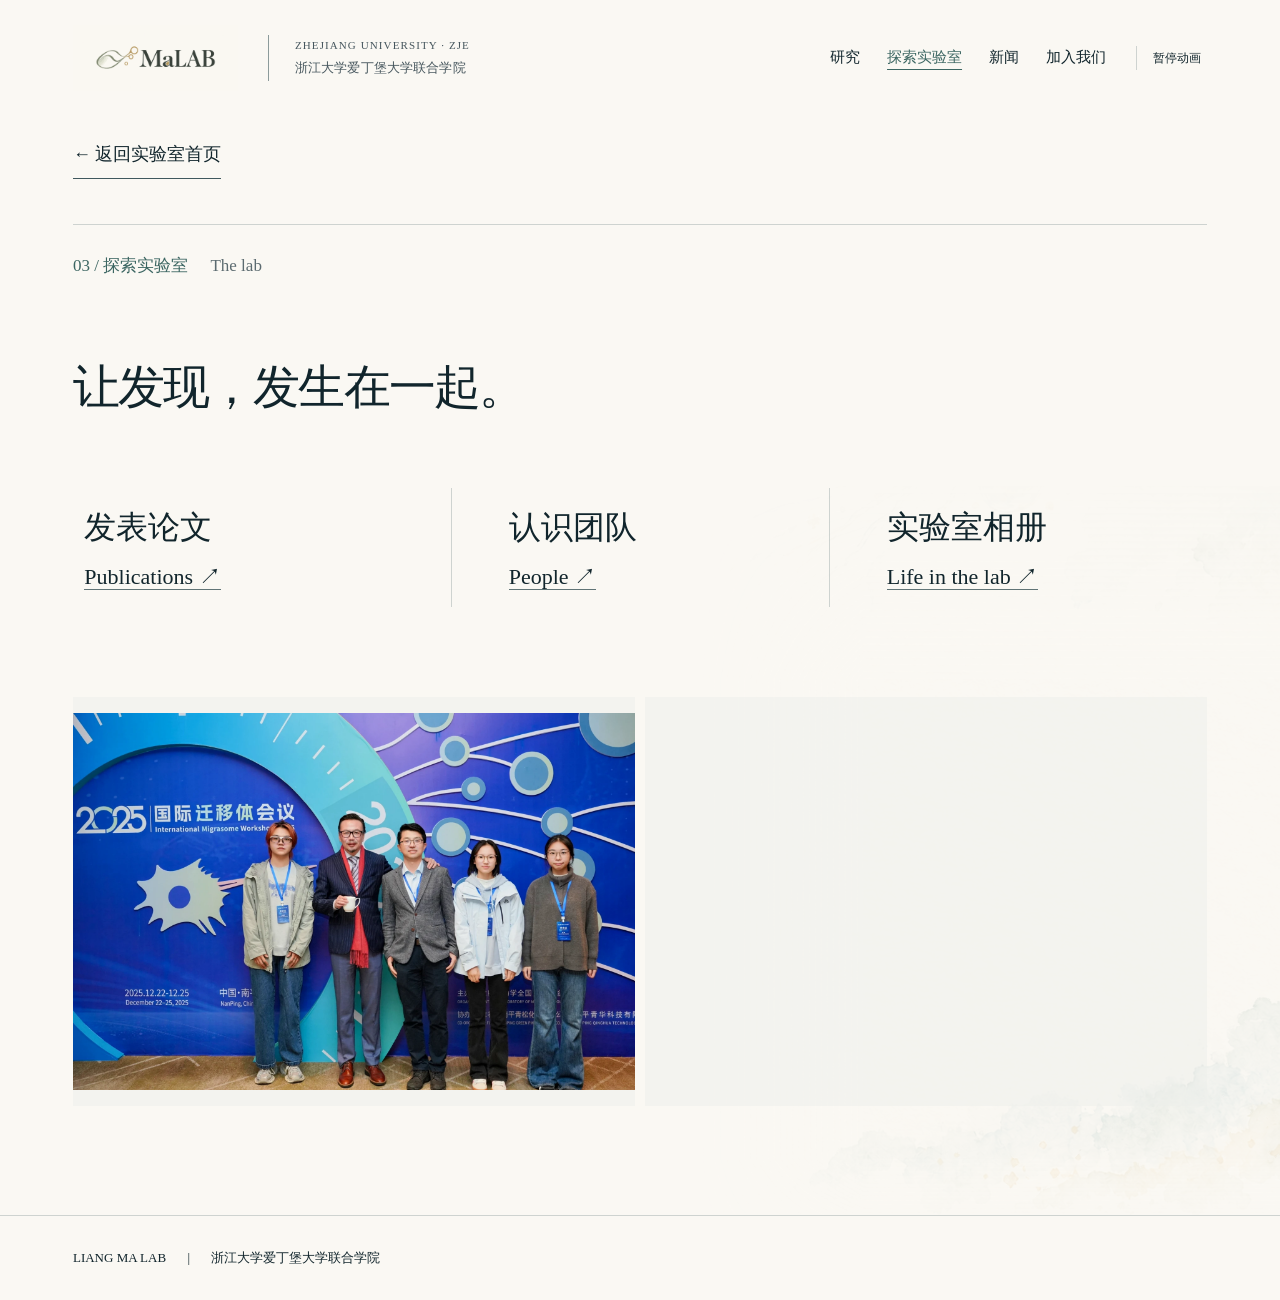
==== lab.html @ 4f79ef34 "Open main navigation sections as standalone pages" ====
<!doctype html>
<html lang="zh-CN" class="" data-static="true"><head><meta charset="utf-8"><meta name="viewport" content="width=device-width,initial-scale=1"><meta name="theme-color" content="#faf8f3"><meta name="description" content="浙江大学爱丁堡大学联合学院马亮实验室。研究迁移体、外泌体与细胞间通讯。"><title>探索实验室 · LIANG MA LAB</title><link rel="icon" href="data:image/svg+xml,%3Csvg xmlns='http://www.w3.org/2000/svg' viewBox='0 0 40 40'%3E%3Crect width='40' height='40' rx='20' fill='%23385150'/%3E%3Ctext x='9' y='29' font-size='27' fill='%23faf8f3' font-family='serif'%3EM%3C/text%3E%3C/svg%3E"><link rel="stylesheet" href="site.css"><script src="site.js" defer=""></script></head><body class="topic-page">
<svg class="filter-def" aria-hidden="true"><defs><filter id="water"><feTurbulence type="fractalNoise" baseFrequency=".008 .012" numOctaves="2" seed="6" result="noise"><animate attributeName="baseFrequency" values=".008 .012;.011 .009;.008 .012" dur="18s" repeatCount="indefinite"></animate></feTurbulence><feDisplacementMap in="SourceGraphic" in2="noise" scale="7" xChannelSelector="R" yChannelSelector="G"></feDisplacementMap></filter></defs></svg>
<header class="header"><a class="brand" href="index.html" aria-label="马亮实验室首页"><img id="lab-logo" alt="马亮实验室 Logo" src="assets/53c786baf9b1db32c975.webp" decoding="async"><b hidden="">LIANG MA LAB</b><span hidden="">马 亮 实 验 室</span></a><div class="affiliation">ZHEJIANG UNIVERSITY · ZJE<br><span>浙江大学爱丁堡大学联合学院</span></div><nav aria-label="主导航"><a href="research.html">研究</a><a href="lab.html" aria-current="page">探索实验室</a><a href="news.html">新闻</a><a href="join.html">加入我们</a></nav><button id="motion" aria-pressed="false" title="暂停水彩动画">暂停动画</button></header>
<main><a class="text-link topic-back" href="index.html">← 返回实验室首页</a><section class="lab scene" id="lab" aria-labelledby="lab-title"><div class="wash" aria-hidden="true"></div><div class="section-label reveal visible">03 / 探索实验室 <span>The lab</span></div><h1 class="section-title reveal visible" id="lab-title" data-field="labTitle">让发现，发生在一起。</h1><div class="lab-links reveal visible"><a class="lab-link" href="publications.html"><span>发表论文</span><span>Publications ↗</span></a><a class="lab-link" href="members.html"><span>认识团队</span><span>People ↗</span></a><a class="lab-link" href="album.html"><span>实验室相册</span><span>Life in the lab ↗</span></a></div><div id="gallery" class="gallery"><button class="album-photo" type="button" aria-label="查看相册照片 1 大图"><img src="assets/b1fb17831550faf08cd5.webp" alt="实验室相册 1" loading="lazy" decoding="async"></button><button class="album-photo" type="button" aria-label="查看相册照片 2 大图"><img src="assets/b1a89b390fd8093ea234.webp" alt="实验室相册 2" loading="lazy" decoding="async"></button></div></section></main><footer><span>LIANG MA LAB <i>|</i> 浙江大学爱丁堡大学联合学院</span></footer>
</body></html>
---- site.css ----
:root{--paper:#faf8f3;--ink:#11252c;--teal:#3c6662;--muted:#5c6b70;--line:#8c9b9b66;--serif:'Noto Serif SC','Songti SC',SimSun,Georgia,serif}*{box-sizing:border-box}html{scroll-behavior:smooth;scroll-padding-top:105px}body{margin:0;background:var(--paper);color:var(--ink);font-family:var(--serif);font-size:17px;line-height:1.85}button,input,textarea{font:inherit}button,a,input{ -webkit-tap-highlight-color:transparent}a{color:inherit;text-decoration:none}button{color:inherit;cursor:pointer}button:disabled{cursor:wait;opacity:.5}a:focus-visible,button:focus-visible,input:focus-visible,textarea:focus-visible{outline:2px solid var(--teal);outline-offset:5px}button{border:0;background:none}button:hover,a:hover{color:var(--teal)}[hidden]{display:none!important}.filter-def{position:absolute;width:0;height:0;overflow:hidden}.header{height:116px;padding:0 5.7%;display:flex;align-items:center;gap:30px;position:absolute;inset:0 0 auto;z-index:5}.brand{line-height:1.6;white-space:nowrap}.brand b{font-family:Georgia,serif;font-size:21px;letter-spacing:.19em;font-weight:500}.brand>span{display:block;font-size:14px;letter-spacing:.22em}.affiliation{font:11px/1.9 Georgia,serif;letter-spacing:.1em;border-left:1px solid #8c9b9b;padding-left:26px;color:#46565d}.affiliation span{font:13px/1.9 var(--serif);letter-spacing:.01em}.header nav{display:flex;gap:27px;margin-left:auto;white-space:nowrap;font-size:15px}#motion{font-size:12px;white-space:nowrap;border-left:1px solid var(--line);padding-left:16px}.scene{position:relative;isolation:isolate;overflow:hidden;padding:95px 5.7%;min-height:95svh}.hero{min-height:100svh;display:flex;align-items:center;padding-top:150px;padding-bottom:140px}.hero-copy{position:relative;z-index:2;max-width:70%;}.eyebrow{font:12px/1.5 Georgia,serif;letter-spacing:.17em;color:var(--teal)}.hero-copy>.eyebrow{display:none}h1,h2,h3,p{margin-top:0}h1{font-size:clamp(38px,5.5vw,84px);font-weight:400;line-height:1.45;letter-spacing:-.04em;margin-bottom:12px;white-space:pre-line}.english{font-family:Georgia,serif;font-size:clamp(20px,2.4vw,32px);letter-spacing:.025em;color:#3b505b;margin-bottom:66px}.text-link{display:inline-flex;align-items:center;gap:30px;padding-bottom:7px;border-bottom:1px solid #40585d;font-weight:500;font-size:18px}.text-link span{font-family:Arial,sans-serif;transition:transform .3s}.text-link:hover span{transform:translate(3px,-3px)}.art{position:absolute;pointer-events:none;z-index:-1}.hero-art{width:51vw;height:calc(51vw * 1.38);right:-1vw;top:12vh;max-height:95vh;overflow:hidden;mask-image:linear-gradient(to right,transparent,#000 13%),linear-gradient(to bottom,#000 80%,transparent);mask-composite:intersect;transform:translate3d(0,var(--parallax,0px),0)}.art-inner{height:100%;width:100%;background-image:url('assets/ce2086a6a18c210bc575.png');background-repeat:no-repeat;background-size:218.4% auto;background-position:right 7%;filter:url('#water');animation:breathe 16s ease-in-out infinite;transform-origin:80% 50%;mix-blend-mode:multiply}.hero-art.custom .art-inner{background-size:cover;background-position:center}.hero-art.custom{mask-image:linear-gradient(to right,transparent,#000 20%,#000 85%,transparent);height:85vh;top:9vh;width:60vw}.scroll{position:absolute;bottom:35px;left:5.7%;right:5.7%;display:flex;align-items:center;gap:24px;font-size:12px;letter-spacing:.13em;color:var(--muted)}.scroll-line{height:1px;background:var(--line);flex:1}.section-label{border-top:1px solid var(--line);padding-top:25px;color:var(--teal);font-size:17px;margin-bottom:70px}.section-label span{color:var(--muted);padding-left:18px;font-family:Georgia,serif}.profile-grid{display:grid;grid-template-columns:.85fr 1.15fr;gap:9%;align-items:center;max-width:1250px;margin:auto}.portrait-wrap{max-width:410px;position:relative}.portrait-wrap>img{width:100%;max-height:490px;object-fit:cover;filter:saturate(.75);border-radius:0}.portrait-caption{display:block;text-align:center;letter-spacing:.2em;font-size:13px;margin-top:22px;color:var(--muted)}#portrait-fallback{height:410px;display:flex;flex-direction:column;align-items:center;justify-content:center;background:#dbe6e244;border:1px solid var(--line);border-radius:0}#portrait-fallback>span{font:74px/1.12 Georgia,serif;letter-spacing:.12em;color:#416762}#portrait-fallback small{font:14px Georgia,serif;letter-spacing:.09em;margin-top:25px;color:var(--muted)}.profile-copy h2{font-size:48px;font-weight:400;margin-bottom:12px}.profile-copy h2 em{font:italic 30px Georgia,serif;display:inline-block;margin-left:20px;color:var(--muted)}.profile-copy p{font-size:17px;line-height:2}.profile-copy .role{font-size:15px;color:var(--teal);margin-bottom:28px}.profile-note{color:var(--muted)}.profile-copy .eyebrow{font-size:12px;margin-bottom:20px}.profile-copy .text-link{margin-top:16px;font-size:16px}.wash{position:absolute;z-index:-1;inset:-20% -10%;pointer-events:none;background:url('assets/ce2086a6a18c210bc575.png') no-repeat right bottom;background-size:75% auto;opacity:.11;mask-image:linear-gradient(120deg,transparent 45%,#000 90%);filter:url('#water');animation:wash 22s ease-in-out infinite;transform:translateY(var(--wash-y,0px))}.about .wash{transform:rotate(180deg);opacity:.19}.section-title{font-size:clamp(30px,3.7vw,54px);font-weight:400;line-height:1.5;margin-bottom:65px}.research-list{display:grid;grid-template-columns:repeat(3,1fr);gap:0}.research-list article{padding:0 40px;border-left:1px solid var(--line)}.research-list article:first-child{padding-left:0;border-left:0}.research-list article:last-child{padding-right:0}.index{font:italic 18px Georgia,serif;color:#8b9b94}.research-list h3{font-size:27px;font-weight:400;margin:26px 0 3px}.english-small{font:19px Georgia,serif;color:var(--muted);display:block;margin-bottom:28px}.research-list p{font-size:16px;line-height:2;color:#526567}.research-image{max-width:100%;max-height:450px;object-fit:contain;display:block;margin:40px auto 0}.lab{min-height:100svh}.lab-links{display:grid;grid-template-columns:1fr 1fr;margin-bottom:90px}.lab-link{padding:10px 3%;text-align:left}.lab-link+ .lab-link{border-left:1px solid var(--line);padding-left:15%}.lab-link span:first-child{display:block;font-size:32px}.lab-link span:last-child{font:22px/1.8 Georgia,serif;border-bottom:1px solid #607476}.join{padding-top:55px;border-top:1px solid var(--line);max-width:100%;}.join h2{font-size:36px;font-weight:400;margin-bottom:20px}.join p{font-size:16px;max-width:600px;color:var(--muted)}.join .email-address{font:15px Georgia,serif;margin-top:16px}.gallery{display:grid;grid-template-columns:repeat(3,1fr);gap:20px;margin:40px 0}.gallery img{display:block;width:100%;height:240px;object-fit:contain;object-position:center}footer{padding:30px 5.7%;display:flex;justify-content:space-between;border-top:1px solid var(--line);font-size:13px;gap:20px}footer i{font-style:normal;padding:0 18px}footer button{font-size:14px}.reveal{transition:opacity 1.1s ease,transform 1.1s ease,filter 1.1s ease}.js-motion .reveal:not(.visible){opacity:0;transform:translateY(35px);filter:blur(5px)}.research-list article:nth-child(2){transition-delay:.12s}.research-list article:nth-child(3){transition-delay:.24s}.paused *{animation-play-state:paused!important}.paused .art-inner,.paused .wash{filter:none}.paused .reveal{transition:none;opacity:1!important;transform:none!important;filter:none!important}@keyframes breathe{0%,100%{transform:scale(1) rotate(-.35deg)}50%{transform:scale(1.025) translate(-7px,6px) rotate(.4deg)}}@keyframes wash{0%,100%{opacity:.1}50%{opacity:.2}}dialog{border:1px solid var(--line);background:var(--paper);color:var(--ink);max-width:850px;width:calc(100% - 30px);max-height:88svh;padding:40px;box-shadow:0 25px 100px #213d3d22}dialog::backdrop{background:#18333555;backdrop-filter:blur(6px)}dialog h2{font-size:30px;font-weight:400}dialog p{font-size:16px}.close{font:30px/1 Arial;float:right;min-width:44px;min-height:44px}.editor-heading{display:flex;justify-content:space-between;gap:20px}.editor-heading h2{margin:8px 0}.editor-help{color:var(--muted);font-size:14px}.editor-actions{display:flex;flex-wrap:wrap;gap:10px;position:sticky;bottom:-40px;background:var(--paper);padding:20px 0}.editor-actions button,.button{border:1px solid var(--line);padding:7px 15px;font-size:14px;cursor:pointer}.primary{background:var(--teal);color:white}.primary:hover{color:white;background:#244e4a}fieldset{border:1px solid var(--line);margin:20px 0;padding:20px}legend{color:var(--teal)}label{display:block;font-size:14px;margin:12px 0}input:not([type=file]),textarea{display:block;width:100%;border:1px solid #bcc9c3;background:#fff9;padding:10px;color:var(--ink);font:16px/1.7 Arial,sans-serif}textarea{resize:vertical}input[type=file]{display:block;width:100%;font-size:14px;margin:10px 0}fieldset label button{font-size:13px;text-decoration:underline;color:var(--muted)}#editor-status{min-height:28px;font-size:14px;color:var(--teal)}#toast{position:fixed;bottom:25px;left:50%;transform:translateX(-50%);z-index:20;background:#254b48;color:white;padding:12px 22px;font:15px/1.5 sans-serif;opacity:0;pointer-events:none;transition:opacity .3s}#toast.show{opacity:1}.entry{padding:18px 0;border-bottom:1px solid var(--line)}.entry strong{display:block;font-size:20px;font-weight:500}.entry span{font-size:15px;color:var(--muted)}
@media(min-width:1500px){.hero-copy{margin-top:20px}.hero-art{right:0;top:6vh}}@media(max-width:900px){.affiliation{display:none}.header{gap:20px}.header nav{gap:17px}.hero-art{width:65vw;height:90vw;right:-11vw;top:20vh;opacity:.8}.hero-copy{max-width:85%}.profile-grid{gap:6%}.profile-copy h2{font-size:36px}.profile-copy h2 em{font-size:25px;margin-left:10px}.research-list article{padding:0 22px}.research-list h3{font-size:23px}.english-small{font-size:16px}}@media(max-width:600px){body{font-size:16px}.header{height:105px;padding:20px 6%;align-items:flex-start;flex-wrap:wrap;gap:5px 15px}.brand b{font-size:17px}.brand>span{font-size:12px}.header nav{order:3;width:100%;justify-content:flex-end;margin-top:3px;gap:20px;font-size:14px}#motion{margin-left:auto;margin-top:7px}.hero{padding:130px 6% 100px;align-items:flex-start;min-height:100svh}.hero-copy{padding-top:10vh;max-width:100%}h1{font-size:clamp(32px,8.4vw,46px);line-height:1.55}.english{font-size:19px;margin-bottom:30px}.hero-art{top:37vh;width:84vw;height:115vw;right:-28vw;opacity:.65}.hero-art.custom{top:32vh;right:-20%;width:100%;height:70vh}.hero-copy .text-link{font-size:16px}.scroll{left:6%;right:6%;font-size:11px}.scene:not(.hero){padding:65px 6%;min-height:auto}.section-label{font-size:15px;margin-bottom:45px}.section-label span{display:block;padding:0;font-size:15px}.profile-grid{grid-template-columns:1fr;gap:40px}.portrait-wrap{width:60%;margin:auto}#portrait-fallback{height:260px}#portrait-fallback>span{font-size:55px}.profile-copy h2{font-size:38px}.profile-copy p{font-size:16px}.section-title{font-size:30px;margin-bottom:40px}.research-list{grid-template-columns:1fr}.research-list article,.research-list article:first-child,.research-list article:last-child{border-left:0;border-top:1px solid var(--line);padding:30px 0 10px}.research-list h3{margin-top:12px;font-size:26px}.english-small{font-size:18px;margin-bottom:18px}.lab-links{margin-bottom:60px;gap:14px}.lab-link span:first-child{font-size:25px}.lab-link span:last-child{font-size:18px}.lab-link+ .lab-link{padding-left:15px}.join h2{font-size:29px}.gallery{grid-template-columns:1fr 1fr}.gallery img{height:180px}footer{flex-direction:column;padding:28px 6%;font-size:12px}footer button{align-self:flex-start;padding:0}dialog{padding:23px}.editor-actions{bottom:-23px}.editor-heading h2{font-size:25px}}@media(prefers-reduced-motion:reduce){html{scroll-behavior:auto}*,*::before,*::after{animation:none!important;transition:none!important}.art-inner,.wash{filter:none}.js-motion .reveal{opacity:1!important;transform:none!important;filter:none!important}}
.wash{inset:auto -8vw -5vw auto;width:54vw;height:70vw;max-height:800px;background-size:218.4% auto;background-position:right 7%;mask-image:linear-gradient(to right,transparent,#000 40%),linear-gradient(to bottom,transparent,#000 15%,#000 65%,transparent 90%);mask-composite:intersect}.about .wash{inset:8% auto auto -8vw;transform:rotate(180deg);opacity:.15}@media(max-width:600px){.wash{width:90vw;height:115vw;right:-25vw}.about .wash{left:-30vw}}
.hero-art:not(.custom) .art-inner{background-position:right -8.67vw}.wash{background-position:right -9.18vw}@media(max-width:900px){.hero-art:not(.custom) .art-inner{background-position:right -11.05vw}}@media(max-width:600px){.hero-art:not(.custom) .art-inner{background-position:right -14.28vw}.wash{background-position:right -15.3vw}}
.hero-art:not(.custom) .art-inner{background-position:right -8.67vw}.wash{background-position:right bottom;background-size:140% auto;mask-image:linear-gradient(to right,transparent,#000 25%),linear-gradient(to bottom,transparent,#000 25%,#000 85%,transparent);mask-composite:intersect}.about .wash{transform:rotate(180deg);opacity:.22}@media(max-width:900px){.hero-art:not(.custom) .art-inner{background-position:right -11.05vw}}@media(max-width:600px){.hero-art:not(.custom) .art-inner{background-position:right -14.28vw}}

.news{min-height:75svh}.news-list{max-width:1100px}.news-row{display:grid;grid-template-columns:160px 1fr;gap:35px;border-top:1px solid var(--line);padding:30px 0}.news-row time{font:16px/2 Georgia,serif;color:var(--teal);letter-spacing:.07em}.news-row h3{font-size:25px;font-weight:400;margin:0 0 12px}.news-row p{font-size:16px;color:var(--muted);white-space:pre-line;margin-bottom:12px}.news-row .text-link{font-size:14px}.news-empty{padding:32px 0;border-top:1px solid var(--line);color:var(--muted)}@media(max-width:600px){.news-row{grid-template-columns:1fr;gap:8px;padding:24px 0}.news-row h3{font-size:22px}.header nav{gap:16px}}

.research-gallery{display:grid;grid-template-columns:repeat(3,minmax(0,1fr));gap:24px;margin:48px 0 0;align-items:start}.research-gallery[data-count="1"]{grid-template-columns:minmax(0,1fr);max-width:850px;margin-inline:auto}.research-gallery[data-count="2"],.research-gallery[data-count="4"]{grid-template-columns:repeat(2,minmax(0,1fr))}.research-gallery figure{margin:0;padding:12px;border:1px solid var(--line);background:#ffffff66}.research-gallery img{display:block;width:100%;height:auto;object-fit:contain}.research-thumbs{display:grid;grid-template-columns:repeat(3,minmax(0,1fr));gap:12px}.research-thumbs img{width:100%;height:110px;object-fit:contain}.research-thumbs button{font-size:13px;text-decoration:underline}.research-thumbs>div{padding:8px;border:1px solid var(--line)}@media(max-width:900px){.research-gallery{grid-template-columns:repeat(2,minmax(0,1fr))}}@media(max-width:600px){.research-gallery,.research-gallery[data-count="2"],.research-gallery[data-count="4"]{grid-template-columns:minmax(0,1fr);gap:18px}.research-thumbs{grid-template-columns:repeat(2,minmax(0,1fr))}}
.subpage>main:not(#subpage),.subpage>.header{display:none}.subpage-content{padding:55px 6% 90px;max-width:1400px;margin:auto}.subpage-content>.eyebrow{margin-top:55px}.subpage-content h1{font-size:48px}.member-section{padding:30px 0;border-top:1px solid var(--line)}.member-section h2{font-size:28px;font-weight:400}.member-grid{display:grid;grid-template-columns:repeat(auto-fill,minmax(220px,1fr));gap:30px}.member-card img,.member-placeholder{width:100%;height:280px;object-fit:cover;background:#e0e9e3}.member-placeholder{display:grid;place-items:center;font-size:70px;color:var(--teal)}.member-card h3{font-size:24px;font-weight:400;margin:16px 0 4px}.member-card a{font:15px Georgia,serif;overflow-wrap:anywhere}.album-grid{display:grid;grid-template-columns:repeat(auto-fit,minmax(min(260px,100%),1fr));gap:24px}.album-grid img{display:block;width:100%;height:240px;object-fit:contain;object-position:center}.news-pictures{display:grid;grid-template-columns:repeat(auto-fit,minmax(160px,1fr));gap:14px;margin:18px 0}.news-pictures img{display:block;width:100%;height:240px;object-fit:contain;object-position:center}.member-edit{border:1px solid var(--line);padding:18px;margin:16px 0}.member-edit img{width:100px;height:120px;object-fit:cover}.member-edit button{font-size:14px;text-decoration:underline;margin:10px}select{max-width:100%;padding:8px;border:1px solid var(--line);background:var(--paper)}.lab-links{grid-template-columns:repeat(3,1fr)}@media(max-width:600px){.lab-links{grid-template-columns:1fr;gap:24px}.lab-link+.lab-link{border-left:0;padding-left:3%}.member-grid{grid-template-columns:repeat(2,minmax(0,1fr));gap:18px}.member-card img,.member-placeholder{height:190px}.subpage-content h1{font-size:36px}}

#lab-logo{display:block;width:auto;max-width:230px;height:66px;object-fit:contain;object-position:left center}#logo-preview{display:block;max-width:240px;max-height:100px;object-fit:contain;margin:15px 0}@media(max-width:600px){#lab-logo{height:48px;max-width:170px}}

/* Keep member photos identical to the crop preview at every screen width. */
.member-card img,.member-placeholder{height:auto;aspect-ratio:5/6;object-fit:contain;display:block}.member-placeholder{display:grid}.member-edit img{height:120px;object-fit:contain}
#member-photo-crop{max-width:800px;padding:28px}#member-photo-crop h2{margin:0;font-size:26px}#member-photo-crop .crop-heading{display:flex;align-items:center;justify-content:space-between;gap:16px}.crop-help{color:var(--muted);margin:12px 0 20px}.crop-layout{display:grid;grid-template-columns:minmax(0,1fr) 180px;gap:28px;align-items:start}.crop-stage{display:block;width:100%;max-width:340px;aspect-ratio:5/6;height:auto;touch-action:none;cursor:grab;border:1px solid var(--line);background:#e0e9e3}.crop-stage:active{cursor:grabbing}.crop-stage:focus-visible{outline:2px solid var(--teal);outline-offset:4px}.crop-preview{display:block;width:100%;height:auto;aspect-ratio:5/6;border:1px solid var(--line);background:#e0e9e3}.crop-preview-label{font-size:14px;color:var(--teal);margin:0 0 10px}.crop-preview-note{font-size:13px;color:var(--muted);margin-top:10px}.crop-controls{display:flex;gap:12px;align-items:center}.crop-controls input[type=range]{padding:0;accent-color:var(--teal);min-width:0;flex:1}.crop-controls button{border:1px solid var(--line);width:36px;height:36px;flex-shrink:0;line-height:1}.crop-actions{display:flex;flex-wrap:wrap;justify-content:flex-end;gap:10px;margin-top:22px}.crop-actions button{border:1px solid var(--line);padding:8px 18px;font-size:14px}.crop-actions .crop-reset{margin-right:auto}.crop-error{color:#a13434;font-size:14px;min-height:22px;margin:10px 0 0}.member-photo-actions{display:flex;flex-wrap:wrap;align-items:center}.member-photo-help{font-size:13px;color:var(--muted)}
@media(max-width:600px){#member-photo-crop{padding:18px}.crop-layout{grid-template-columns:minmax(0,1fr) 90px;gap:14px}.crop-preview-label,.crop-preview-note{font-size:12px}.crop-help{font-size:14px}.crop-actions button{padding:8px 12px}.crop-controls{gap:8px}}
.member-note{font-size:14px;line-height:1.8;color:var(--muted);margin:10px 0 0;white-space:pre-wrap;overflow-wrap:anywhere}
.news-row{grid-template-columns:160px minmax(0,1fr)}.news-row>div{min-width:0}.news-row h3,.news-row p,.news-row a{overflow-wrap:anywhere}.news-row time{white-space:nowrap}@media(max-width:600px){.news-row{grid-template-columns:minmax(0,1fr)}}
@media(max-width:600px){.news-pictures img,.album-grid img{height:180px}}
#portrait-preview{display:block;width:100%;max-width:260px;height:280px;object-fit:contain;margin:16px 0}#replace-portrait{display:flex;width:max-content;margin:16px auto 0;font-size:14px}
/* Larger album photographs, with explicit opt-in cropping. */
.gallery,.album-grid{grid-template-columns:repeat(2,minmax(0,1fr));gap:10px}
.gallery{margin:24px 0}.gallery img,.album-grid img{height:clamp(300px,32vw,460px);object-fit:contain}
.album-photo{display:block;width:100%;padding:0;min-width:0;background:#eef0eb80;cursor:zoom-in}
#album-thumbs{display:grid;grid-template-columns:repeat(2,minmax(0,1fr));gap:10px}
#album-thumbs img{width:100%;height:220px;object-fit:contain}#album-thumbs .album-actions{display:flex;flex-wrap:wrap;gap:8px}
#album-thumbs button{font-size:13px;padding:6px}.album-lightbox{width:96vw;max-width:1500px;padding:16px}.album-lightbox img{display:block;width:100%;height:78vh;object-fit:contain}.album-lightbox .close{display:block;margin-left:auto}
#member-photo-crop.album-crop{max-width:1000px}.album-crop .crop-stage{max-width:none}.album-crop .crop-layout{grid-template-columns:minmax(0,1fr) 220px}
@media(max-width:700px){.gallery,.album-grid,#album-thumbs{grid-template-columns:minmax(0,1fr)}.gallery img,.album-grid img{height:clamp(240px,68vw,420px)}.album-crop .crop-layout{grid-template-columns:minmax(0,1fr)}.album-crop aside{max-width:220px}.subpage-content{padding-inline:4%}}


#portrait{aspect-ratio:5/6;height:auto;max-height:none;object-fit:cover}
#portrait-preview{width:250px;max-width:100%;height:auto;aspect-ratio:5/6;object-fit:cover;border-radius:0;filter:saturate(.75)}
.portrait-crop .crop-preview{border-radius:0;filter:saturate(.75)}
#crop-portrait,#restore-portrait{border:1px solid var(--line);padding:7px 12px;margin:0 8px 12px 0;font-size:14px}

#edit,#editor,#replace-portrait{display:none!important}
/* Independent navigation pages. */
.topic-page .header{position:relative}
.topic-page main{min-height:calc(100svh - 200px)}
.topic-page .topic-back{margin:22px 5.7% 0}
.topic-page .scene{min-height:0;padding-top:45px;padding-bottom:85px}
.topic-page .section-title{white-space:normal}
.header nav a[aria-current="page"]{color:var(--teal);text-decoration:underline;text-underline-offset:7px}
@media(max-width:600px){.topic-page .header{height:auto;min-height:120px;padding-bottom:18px}.topic-page .topic-back{margin:18px 6% 0}.topic-page .scene{padding-top:30px;padding-bottom:60px}.topic-page .join h1{font-size:29px}}
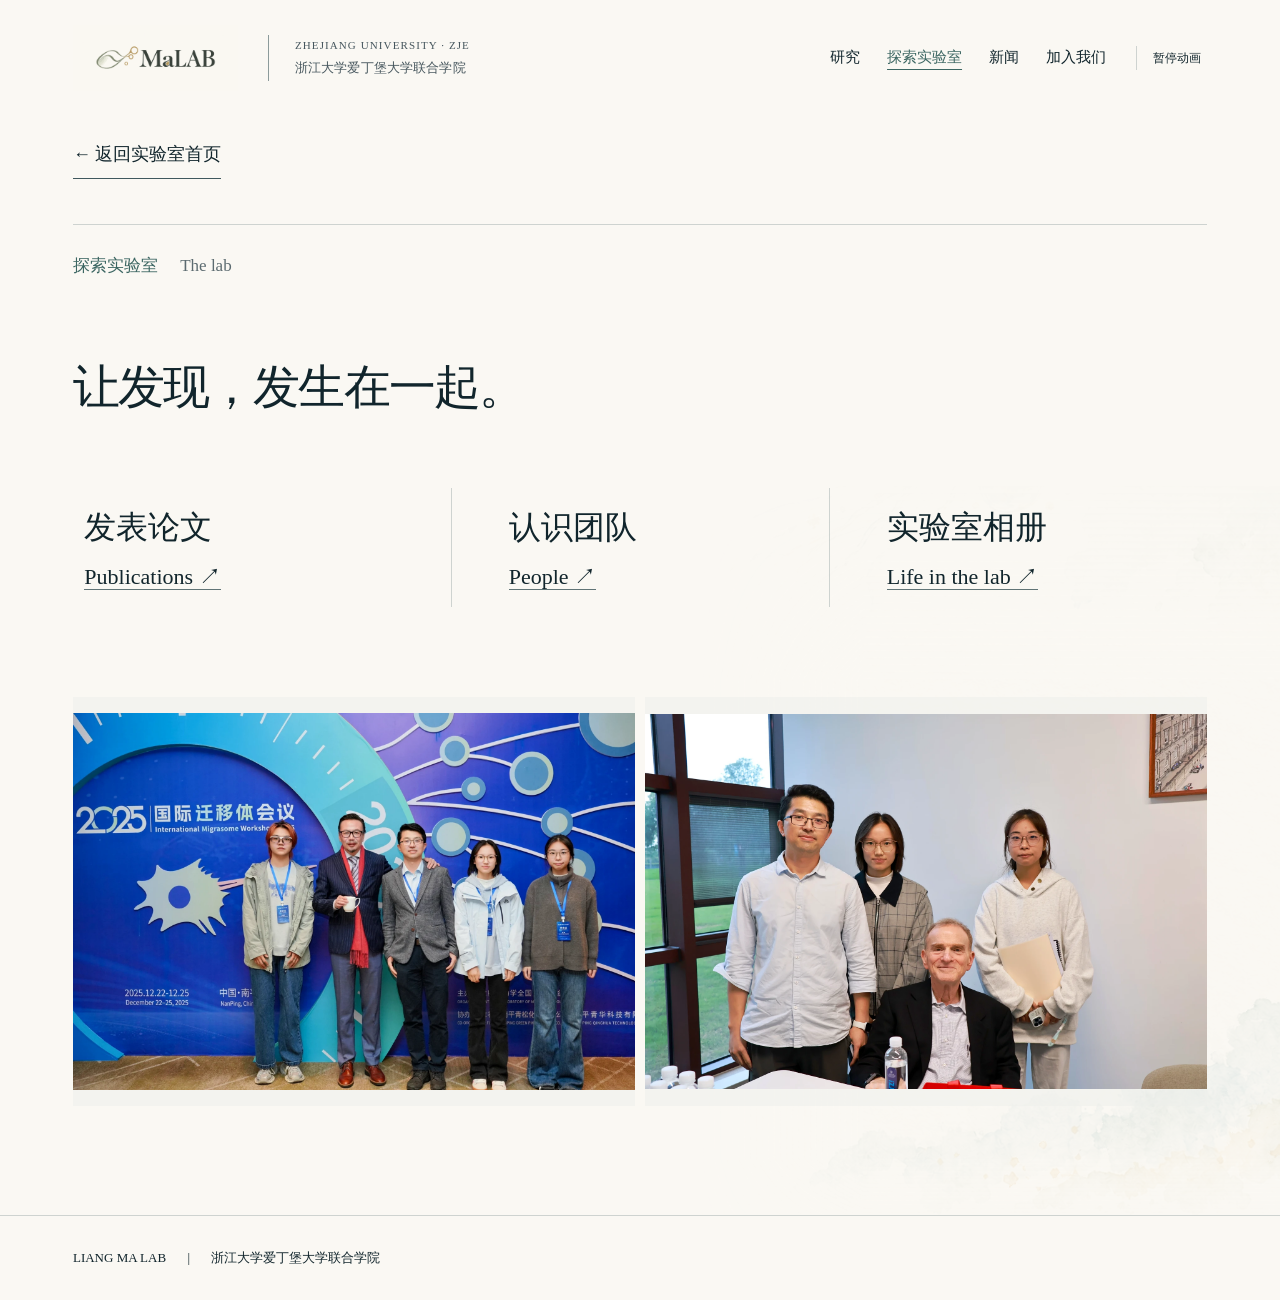
==== commit 9042ef9c: "Remove numeric prefix from lab page label" ====
--- a/lab.html
+++ b/lab.html
@@ -2,5 +2,5 @@
 <html lang="zh-CN" class="" data-static="true"><head><meta charset="utf-8"><meta name="viewport" content="width=device-width,initial-scale=1"><meta name="theme-color" content="#faf8f3"><meta name="description" content="浙江大学爱丁堡大学联合学院马亮实验室。研究迁移体、外泌体与细胞间通讯。"><title>探索实验室 · LIANG MA LAB</title><link rel="icon" href="data:image/svg+xml,%3Csvg xmlns='http://www.w3.org/2000/svg' viewBox='0 0 40 40'%3E%3Crect width='40' height='40' rx='20' fill='%23385150'/%3E%3Ctext x='9' y='29' font-size='27' fill='%23faf8f3' font-family='serif'%3EM%3C/text%3E%3C/svg%3E"><link rel="stylesheet" href="site.css"><script src="site.js" defer=""></script></head><body class="topic-page">
 <svg class="filter-def" aria-hidden="true"><defs><filter id="water"><feTurbulence type="fractalNoise" baseFrequency=".008 .012" numOctaves="2" seed="6" result="noise"><animate attributeName="baseFrequency" values=".008 .012;.011 .009;.008 .012" dur="18s" repeatCount="indefinite"></animate></feTurbulence><feDisplacementMap in="SourceGraphic" in2="noise" scale="7" xChannelSelector="R" yChannelSelector="G"></feDisplacementMap></filter></defs></svg>
 <header class="header"><a class="brand" href="index.html" aria-label="马亮实验室首页"><img id="lab-logo" alt="马亮实验室 Logo" src="assets/53c786baf9b1db32c975.webp" decoding="async"><b hidden="">LIANG MA LAB</b><span hidden="">马 亮 实 验 室</span></a><div class="affiliation">ZHEJIANG UNIVERSITY · ZJE<br><span>浙江大学爱丁堡大学联合学院</span></div><nav aria-label="主导航"><a href="research.html">研究</a><a href="lab.html" aria-current="page">探索实验室</a><a href="news.html">新闻</a><a href="join.html">加入我们</a></nav><button id="motion" aria-pressed="false" title="暂停水彩动画">暂停动画</button></header>
-<main><a class="text-link topic-back" href="index.html">← 返回实验室首页</a><section class="lab scene" id="lab" aria-labelledby="lab-title"><div class="wash" aria-hidden="true"></div><div class="section-label reveal visible">03 / 探索实验室 <span>The lab</span></div><h1 class="section-title reveal visible" id="lab-title" data-field="labTitle">让发现，发生在一起。</h1><div class="lab-links reveal visible"><a class="lab-link" href="publications.html"><span>发表论文</span><span>Publications ↗</span></a><a class="lab-link" href="members.html"><span>认识团队</span><span>People ↗</span></a><a class="lab-link" href="album.html"><span>实验室相册</span><span>Life in the lab ↗</span></a></div><div id="gallery" class="gallery"><button class="album-photo" type="button" aria-label="查看相册照片 1 大图"><img src="assets/b1fb17831550faf08cd5.webp" alt="实验室相册 1" loading="lazy" decoding="async"></button><button class="album-photo" type="button" aria-label="查看相册照片 2 大图"><img src="assets/b1a89b390fd8093ea234.webp" alt="实验室相册 2" loading="lazy" decoding="async"></button></div></section></main><footer><span>LIANG MA LAB <i>|</i> 浙江大学爱丁堡大学联合学院</span></footer>
+<main><a class="text-link topic-back" href="index.html">← 返回实验室首页</a><section class="lab scene" id="lab" aria-labelledby="lab-title"><div class="wash" aria-hidden="true"></div><div class="section-label reveal visible">探索实验室 <span>The lab</span></div><h1 class="section-title reveal visible" id="lab-title" data-field="labTitle">让发现，发生在一起。</h1><div class="lab-links reveal visible"><a class="lab-link" href="publications.html"><span>发表论文</span><span>Publications ↗</span></a><a class="lab-link" href="members.html"><span>认识团队</span><span>People ↗</span></a><a class="lab-link" href="album.html"><span>实验室相册</span><span>Life in the lab ↗</span></a></div><div id="gallery" class="gallery"><button class="album-photo" type="button" aria-label="查看相册照片 1 大图"><img src="assets/b1fb17831550faf08cd5.webp" alt="实验室相册 1" loading="lazy" decoding="async"></button><button class="album-photo" type="button" aria-label="查看相册照片 2 大图"><img src="assets/b1a89b390fd8093ea234.webp" alt="实验室相册 2" loading="lazy" decoding="async"></button></div></section></main><footer><span>LIANG MA LAB <i>|</i> 浙江大学爱丁堡大学联合学院</span></footer>
 </body></html>
--- a/site.css
+++ b/site.css
@@ -45,3 +45,10 @@
 .topic-page .section-title{white-space:normal}
 .header nav a[aria-current="page"]{color:var(--teal);text-decoration:underline;text-underline-offset:7px}
 @media(max-width:600px){.topic-page .header{height:auto;min-height:120px;padding-bottom:18px}.topic-page .topic-back{margin:18px 6% 0}.topic-page .scene{padding-top:30px;padding-bottom:60px}.topic-page .join h1{font-size:29px}}
+
+/* Principal investigator biography is part of the team page. */
+.pi-profile{margin:35px auto 15px}
+.pi-profile .profile-copy h3{font-size:48px;font-weight:400;margin-bottom:12px;line-height:1.5}
+.pi-profile .profile-copy>a[href^="mailto:"]{display:block;margin-top:20px;font:15px/1.8 Georgia,serif;overflow-wrap:anywhere}
+@media(max-width:900px){.pi-profile .profile-copy h3{font-size:36px}}
+@media(max-width:600px){.pi-profile{gap:30px}.pi-profile .portrait-wrap{width:75%}.pi-profile .profile-copy h3{font-size:32px}}
